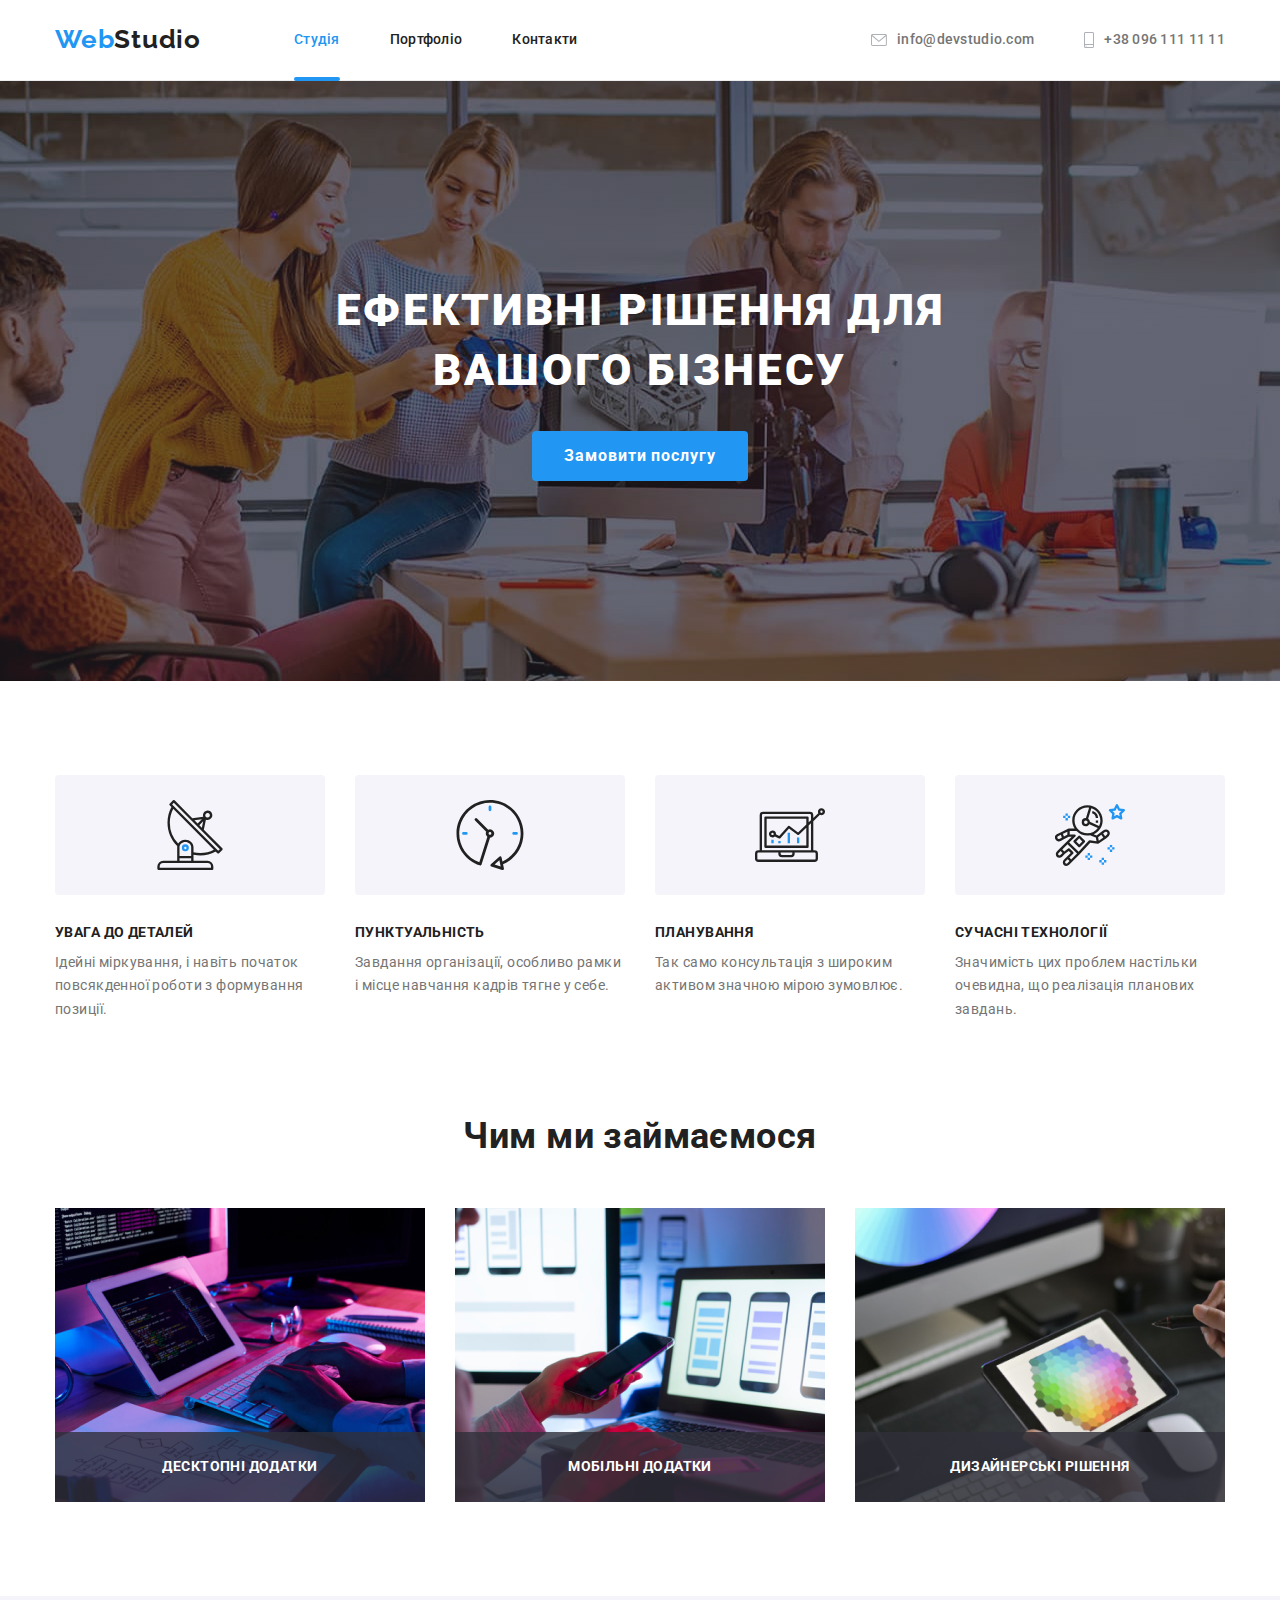
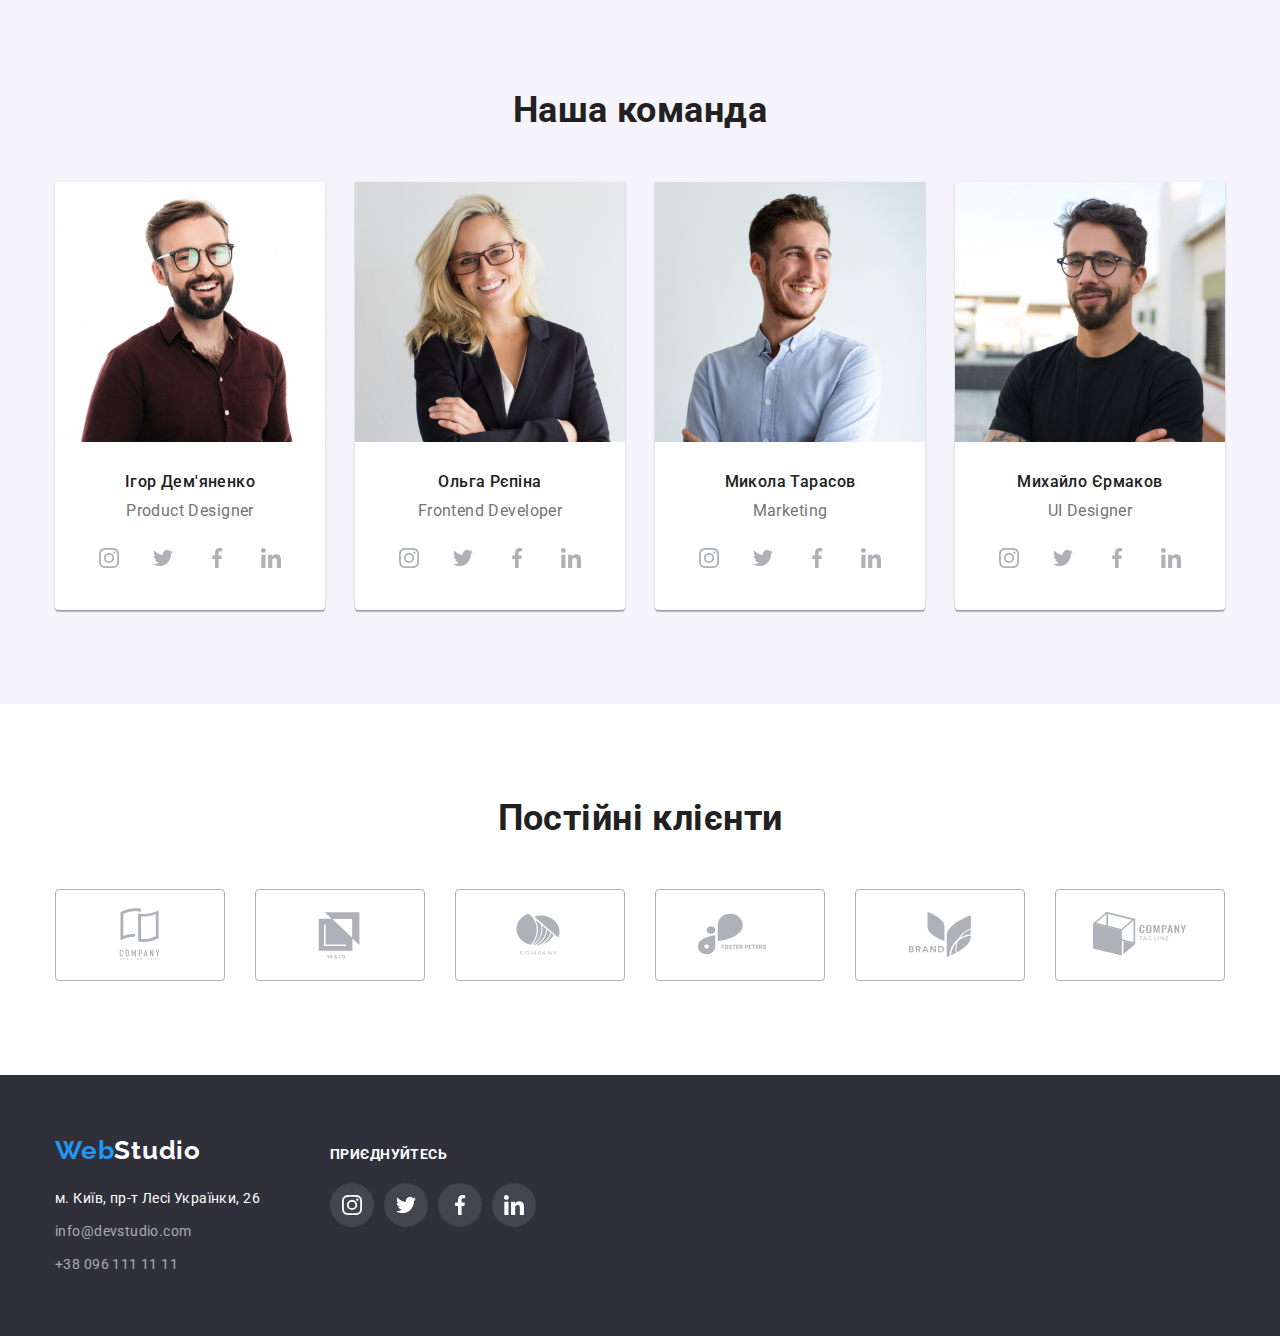
==== index.html @ 78ce8e58 "added styles in form" ====
<!DOCTYPE html>
<html lang="uk">
  <head>
    <meta charset="UTF-8" />
    <meta http-equiv="X-UA-Compatible" content="IE=edge" />
    <meta name="viewport" content="width=device-width, initial-scale=1.0" />
    <title>WebStudio</title>
    <link
      rel="stylesheet"
      href="https://cdnjs.cloudflare.com/ajax/libs/modern-normalize/1.1.0/modern-normalize.min.css"
    />
    <link rel="stylesheet" href="./css/styles.css" />
    <link rel="preconnect" href="https://fonts.googleapis.com" />
    <link rel="preconnect" href="https://fonts.gstatic.com" crossorigin />
    <link
      href="https://fonts.googleapis.com/css2?family=Raleway:wght@700&family=Roboto:wght@400;500;700;900&display=swap"
      rel="stylesheet"
    />
  </head>

  <body>
    <header class="header">
      <div class="container header-container">
        <nav class="header-nav">
          <a href="./index.html" class="logo"><span>Web</span>Studio</a>
          <ul class="site-nav-list">
            <li class="nav-link">
              <a href="./index.html" class="link current">Студія</a>
            </li>
            <li class="nav-link">
              <a href="./portfolio.html" class="link">Портфоліо</a>
            </li>
            <li class="nav-link">
              <a href="./contacts.html" class="link">Контакти</a>
            </li>
          </ul>
        </nav>
        <ul class="auth-nav-list">
          <li>
            <a href="mailto:info@devstudio.com" class="email">
              <svg class="icon email-icon" width="16px" height="12px">
                <use href="./images/icons.svg#icon-envelope"></use>
              </svg>
              info@devstudio.com
            </a>
          </li>
          <li>
            <a href="tel:+380961111111" class="phone-header">
              <svg class="icon phone-icon" width="10px" height="16px">
                <use href="./images/icons.svg#icon-smartphone"></use>
              </svg>
              +38 096 111 11 11</a
            >
          </li>
        </ul>
      </div>
    </header>
    <main>
      <section class="section-hero">
        <div class="container hero-container">
          <h1 class="hero-title">Ефективні рішення для вашого бізнесу</h1>
          <button type="button" class="btn hero-button" data-modal-open>
            Замовити послугу
          </button>
        </div>
      </section>
      <section class="section section-features">
        <div class="container">
          <h2 class="section-title visually-hidden">Oсобливості</h2>
          <ul class="feature-list">
            <li>
              <div class="feature-icon">
                <svg class="icon" width="70px" height="70px">
                  <use href="./images/icons.svg#icon-antenna"></use>
                </svg>
              </div>
              <h3 class="title">УВАГА ДО ДЕТАЛЕЙ</h3>
              <p class="features-descr">
                Ідейні міркування, і навіть початок повсякденної роботи з
                формування позиції.
              </p>
            </li>
            <li>
              <div class="feature-icon">
                <svg class="icon" width="70px" height="70px">
                  <use href="./images/icons.svg#icon-clock"></use>
                </svg>
              </div>
              <h3 class="title">ПУНКТУАЛЬНІСТЬ</h3>
              <p class="features-descr">
                Завдання організації, особливо рамки і місце навчання кадрів
                тягне у себе.
              </p>
            </li>
            <li>
              <div class="feature-icon">
                <svg class="icon" width="70px" height="70px">
                  <use href="./images/icons.svg#icon-diagram"></use>
                </svg>
              </div>
              <h3 class="title">ПЛАНУВАННЯ</h3>
              <p class="features-descr">
                Так само консультація з широким активом значною мірою зумовлює.
              </p>
            </li>
            <li>
              <div class="feature-icon">
                <svg class="icon" width="70px" height="70px">
                  <use href="./images/icons.svg#icon-astronaut"></use>
                </svg>
              </div>
              <h3 class="title">СУЧАСНІ ТЕХНОЛОГІЇ</h3>
              <p class="features-descr">
                Значимість цих проблем настільки очевидна, що реалізація
                планових завдань.
              </p>
            </li>
          </ul>
        </div>
      </section>
      <section class="section section-activities">
        <div class="container activities-container">
          <h2 class="section-title">Чим ми займаємося</h2>
          <ul class="activities">
            <li class="activities-item">
              <div class="box">
                <img src="./images/img1.jpg" alt="desctop apps" width="370" />
                <p class="description">Десктопні додатки</p>
              </div>
            </li>
            <li class="activities-item">
              <div class="box">
                <img src="./images/img2.jpg" alt="mobile apps" width="370" />
                <p class="description">Мобільні додатки</p>
              </div>
            </li>
            <li class="activities-item">
              <div class="box">
                <img
                  src="./images/img3.jpg"
                  alt="design solutions"
                  width="370"
                />
                <p class="description">Дизайнерські рішення</p>
              </div>
            </li>
          </ul>
        </div>
      </section>
      <section class="section team-section">
        <div class="container team-container">
          <h2 class="section-title">Наша команда</h2>
          <ul class="members-list">
            <li class="member-item">
              <img
                src="./images/igor.jpg"
                alt="product designer photo"
                width="270"
                class="person"
              />
              <div>
                <h3 class="title">Ігор Дем'яненко</h3>
                <p class="job">Product Designer</p>
                <ul class="member-social">
                  <li>
                    <a href="" class="member-social-link"
                      ><svg class="icon social-icon">
                        <use
                          href="./images/icons.svg#icon-instagram"
                        ></use></svg
                    ></a>
                  </li>
                  <li>
                    <a href="" class="member-social-link"
                      ><svg class="icon social-icon">
                        <use href="./images/icons.svg#icon-twitter"></use></svg
                    ></a>
                  </li>
                  <li>
                    <a href="" class="member-social-link"
                      ><svg class="icon social-icon">
                        <use href="./images/icons.svg#icon-facebook"></use></svg
                    ></a>
                  </li>
                  <li>
                    <a href="" class="member-social-link"
                      ><svg class="icon social-icon">
                        <use href="./images/icons.svg#icon-linkedin"></use></svg
                    ></a>
                  </li>
                </ul>
              </div>
            </li>
            <li class="member-item">
              <img
                src="./images/olga.jpg"
                alt="frontend developer photo"
                width="270"
                class="person"
              />
              <div>
                <h3 class="title">Ольга Рєпіна</h3>
                <p class="job">Frontend Developer</p>
                <ul class="member-social">
                  <li>
                    <a href="" class="member-social-link"
                      ><svg class="icon social-icon">
                        <use
                          href="./images/icons.svg#icon-instagram"
                        ></use></svg
                    ></a>
                  </li>
                  <li>
                    <a href="" class="member-social-link"
                      ><svg class="icon social-icon">
                        <use href="./images/icons.svg#icon-twitter"></use></svg
                    ></a>
                  </li>
                  <li>
                    <a href="" class="member-social-link"
                      ><svg class="icon social-icon">
                        <use href="./images/icons.svg#icon-facebook"></use></svg
                    ></a>
                  </li>
                  <li>
                    <a href="" class="member-social-link"
                      ><svg class="icon social-icon">
                        <use href="./images/icons.svg#icon-linkedin"></use></svg
                    ></a>
                  </li>
                </ul>
              </div>
            </li>
            <li class="member-item">
              <img
                src="./images/mykola.jpg"
                alt="marketing manager photo"
                width="270"
                class="person"
              />
              <div>
                <h3 class="title">Микола Тарасов</h3>
                <p class="job">Marketing</p>
                <ul class="member-social">
                  <li>
                    <a href="" class="member-social-link"
                      ><svg class="icon social-icon">
                        <use
                          href="./images/icons.svg#icon-instagram"
                        ></use></svg
                    ></a>
                  </li>
                  <li>
                    <a href="" class="member-social-link"
                      ><svg class="icon social-icon">
                        <use href="./images/icons.svg#icon-twitter"></use></svg
                    ></a>
                  </li>
                  <li>
                    <a href="" class="member-social-link"
                      ><svg class="icon social-icon">
                        <use href="./images/icons.svg#icon-facebook"></use></svg
                    ></a>
                  </li>
                  <li>
                    <a href="" class="member-social-link"
                      ><svg class="icon social-icon">
                        <use href="./images/icons.svg#icon-linkedin"></use></svg
                    ></a>
                  </li>
                </ul>
              </div>
            </li>
            <li class="member-item">
              <img
                src="./images/mykhailo.jpg"
                alt="ui designer photo"
                width="270"
                class="person"
              />
              <div>
                <h3 class="title">Михайло Єрмаков</h3>
                <p class="job">UI Designer</p>
                <ul class="member-social">
                  <li>
                    <a href="" class="member-social-link"
                      ><svg class="icon social-icon">
                        <use
                          href="./images/icons.svg#icon-instagram"
                        ></use></svg
                    ></a>
                  </li>
                  <li>
                    <a href="" class="member-social-link"
                      ><svg class="icon social-icon">
                        <use href="./images/icons.svg#icon-twitter"></use></svg
                    ></a>
                  </li>
                  <li>
                    <a href="" class="member-social-link"
                      ><svg class="icon social-icon">
                        <use href="./images/icons.svg#icon-facebook"></use></svg
                    ></a>
                  </li>
                  <li>
                    <a href="" class="member-social-link"
                      ><svg class="icon social-icon">
                        <use href="./images/icons.svg#icon-linkedin"></use></svg
                    ></a>
                  </li>
                </ul>
              </div>
            </li>
          </ul>
        </div>
      </section>
      <section class="section">
        <div class="container">
          <h2 class="section-title">Постійні клієнти</h2>
          <div>
            <ul class="clients">
              <li class="clients-list">
                <a href="" class="clents-link"
                  ><svg class="icon" width="106" height="60">
                    <use href="./images/icons.svg#icon-taglinehere"></use></svg
                ></a>
              </li>
              <li class="clients-list">
                <a href="" class="clents-link"
                  ><svg class="icon" width="106" height="60">
                    <use href="./images/icons.svg#icon-yaco"></use></svg
                ></a>
              </li>
              <li class="clients-list">
                <a href="" class="clents-link"
                  ><svg class="icon" width="106" height="60">
                    <use href="./images/icons.svg#icon-company"></use></svg
                ></a>
              </li>
              <li class="clients-list">
                <a href="" class="clents-link"
                  ><svg class="icon" width="106" height="60">
                    <use href="./images/icons.svg#icon-foster"></use></svg
                ></a>
              </li>
              <li class="clients-list">
                <a href="" class="clents-link"
                  ><svg class="icon" width="106" height="60">
                    <use href="./images/icons.svg#icon-brand"></use></svg
                ></a>
              </li>
              <li class="clients-list">
                <a href="" class="clents-link"
                  ><svg class="icon" width="106" height="60">
                    <use href="./images/icons.svg#icon-tagline"></use></svg
                ></a>
              </li>
            </ul>
          </div>
        </div>
      </section>
    </main>
    <footer class="section-footer">
      <div class="container footer-container">
        <div>
          <a href="./index.html" class="logo"><span>Web</span>Studio</a>
          <address class="auth-nav-list">
            <div class="nav-footer">
              <ul class="adr-list">
                <li>
                  <a
                    href="https://goo.gl/maps/vscVkz8bYimMbtEp9"
                    target="_blank"
                    class="fact"
                    >м. Київ, пр-т Лесі Українки, 26</a
                  >
                </li>
                <li class="footer-email">
                  <a href="mailto:info@devstudio.com" class="email-footer"
                    >info@devstudio.com</a
                  >
                </li>
                <li>
                  <a href="tel:+380961111111" class="phone"
                    >+38 096 111 11 11</a
                  >
                </li>
              </ul>
            </div>
          </address>
        </div>
        <div class="footer-social">
          <p>приєднуйтесь</p>
          <ul class="social-contacts">
            <li>
              <a href="" class="studio-social-link"
                ><svg class="icon studio-social">
                  <use href="./images/icons.svg#icon-instagram"></use></svg
              ></a>
            </li>
            <li>
              <a href="" class="studio-social-link"
                ><svg class="icon studio-social">
                  <use href="./images/icons.svg#icon-twitter"></use></svg
              ></a>
            </li>
            <li>
              <a href="" class="studio-social-link"
                ><svg class="icon studio-social">
                  <use href="./images/icons.svg#icon-facebook"></use></svg
              ></a>
            </li>
            <li>
              <a href="" class="studio-social-link"
                ><svg class="icon studio-social">
                  <use href="./images/icons.svg#icon-linkedin"></use></svg
              ></a>
            </li>
          </ul>
        </div>
      </div>
    </footer>
    <div class="backdrop is-hidden" data-modal>
      <div class="modal">
        <p>Залиште свої дані, ми вам передзвонимо</p>
        <form action="" class="modal-form">
            <div class="form-element">
              <label for="user-name">Ім'я</label>
              <div class="input-wrap">
              <svg class="form-icon">
                <use href="./images/icons.svg#icon-person"></use>
              </svg>
              <input type="text" name="user-name" id="user-name" minlength="2" />
              </div>
            </div>
            <div class="form-element">
              <label for="user-tel">Телефон</label>
              <div class="input-wrap">
              <svg class="form-icon">
                <use href="./images/icons.svg#icon-phone"></use>
              </svg>
              <input type="tel" name="user-tel" id="user-tel" />
              </div>
            </div>
            <div class="form-element">
              <label for="user-email">Пошта</label>
              <div class="input-wrap">
              <svg class="form-icon">
                <use href="./images/icons.svg#icon-email-black"></use>
              </svg>
              <input type="email" name="user-email" id="user-email" />
              </div>
            </div>
            <div class="form-element">
              <label for="comment">Коментар</label>
              <textarea name="comment" id="comment" rows="10" placeholder="Введіть текст"></textarea> 
            </div>
          <div class="accept">
            <input type="checkbox" name="terms" id="checkbox" class="visually-hidden" required>
            <label for="checkbox"><div class="checkbox"><svg width="11" height="8">
                <use href="./images/icons.svg#icon-tick"></use>
              </svg>
            </div>Погоджуюся з розсилкою та приймаю <a href=""> Умови договору</a></label>
          </div>
          <div class="btn-wrap">
            <button type="submit" class="btn submit-btn">Відправити</button>
          </div>
          
        </form>
        <button type="button" data-modal-close class="modal-close">
          <svg width="18px" height="18px" class="close-icon">
            <use href="./images/icons.svg#icon-close"></use>
          </svg>
        </button>
      </div>
    </div>
    <script src="./js/modal.js"></script>
  </body>
</html>
---- css/styles.css ----
:root {
  --primary-text-color: #757575;
  --title-text-color: #212121;
  --accent-text-color: #2196f3;
  --primary-white-color: #ffffff;
  --bacground-gray-color: #2f303a;
  --address-color: rgba(255, 255, 255, 0.6);
  --secondary-bgr-color: #f5f4fa;
  --primary-border-color: #ececec;
  --secondary-border-color: #eeeeee;
  --contacts-color: rgba(117, 117, 117, 1);
  --member-bcg-color: rgba(255, 255, 255, 1);
  --portfolio-bcg-color: rgba(245, 244, 250, 1);
  --hero-bacground: #c4c4c4;
  --clients-list-border: 1px solid #afb1b8;
  --icons-color: #afb1b8;
  --activities-background: rgba(47, 48, 58, 0.8);
  --text-background: rgba(33, 150, 243, 0.9);
  --backdrop-background: rgba(0, 0, 0, 0.2);
  --close-color: #000;
  --close-btn-border: rgba(0, 0, 0, 0.1);
  --input-border: rgba(33, 33, 33, 0.2);
}

/* общее на всем доке */
/* *{
  outline: 2px solid #f44336;
}  */

img {
  display: block;
}

h1,
h2,
h3,
h4,
h5,
h6,
ul,
p {
  margin: 0;
}

body {
  font-family: "Roboto", sans-serif;
  color: var(--primary-text-color);
  font-size: 14px;
  letter-spacing: 0.03em;
  background-color: var(--primary-white-color);
}

.section {
  padding: 94px 0;
}

.container {
  width: 1200px;
  margin: 0 auto;
  padding: 0 15px;
}

a {
  color: var(--title-text-color);
  text-decoration: none;
  font-style: normal;
}

/* лого */
.header-container {
  display: flex;
  align-items: center;
}

header {
  border-bottom: 1px solid var(--primary-border-color);
}

.logo {
  font-family: "Raleway", sans-serif;
  color: var(--title-text-color);
  font-weight: 700;
  font-size: 26px;
  line-height: 1.19;
  letter-spacing: 0.03em;
  margin-right: 93px;
  padding: 24px 0 25px 0;
}

a span {
  color: var(--accent-text-color);
}

/* списки */
ul {
  list-style: none;
  padding-left: 0;
}

/* навигация */

.header-nav {
  display: flex;
  justify-content: space-between;
}

.link {
  padding: 32px 0;
  display: block;
  transition: color 250ms cubic-bezier(0.4, 0, 0.2, 1);
}

.phone-header {
  margin-left: 50px;
  padding: 32px 0;
  display: flex;
  align-items: center;
  color: var(--contacts-color);
  transition: color 250ms cubic-bezier(0.4, 0, 0.2, 1);
}

.email-icon,
.phone-icon {
  margin-right: 10px;
  transition: fill 250ms cubic-bezier(0.4, 0, 0.2, 1);
}

.auth-nav-list a:hover svg,
.auth-nav-list a:focus svg {
  fill: var(--accent-text-color);
}

.email {
  padding: 32px 0;
  color: var(--contacts-color);
  display: flex;
  align-items: center;
  transition: color 250ms cubic-bezier(0.4, 0, 0.2, 1);
}

.nav-link {
  display: block;
}

.nav-link:not(:first-child) {
  margin-left: 50px;
}

.site-nav-list {
  font-weight: 500;
  line-height: 1.14;
  color: var(--title-text-color);
  letter-spacing: 0.02em;

  display: flex;
}

.site-nav-list a:hover,
.site-nav-list a:focus {
  color: var(--accent-text-color);
}

.current {
  color: var(--accent-text-color);
  position: relative;
}

.current::after {
  content: "";
  width: 100%;
  height: 4px;
  bottom: -1px;
  left: 0;
  background-color: var(--accent-text-color);
  border-radius: 2px;
  position: absolute;
}

.auth-nav-list {
  font-weight: 500;
  line-height: 1.14;
  letter-spacing: 0.02em;

  display: flex;
  margin-left: auto;
}

.auth-nav-list a:hover,
.auth-nav-list a:focus {
  color: var(--accent-text-color);
}

/* кнопки (портфолио) */
.btn {
  font-family: "Roboto", sans-serif;
  font-weight: 500;
  font-size: 16px;
  line-height: 1.625;
  text-align: center;
  cursor: pointer;
  background: var(--primary-white-color);
  color: var(--title-text-color);
  padding: 6px 22px;
  border-radius: 4px;
  border: none;
  transition: color 250ms cubic-bezier(0.4, 0, 0.2, 1),
    background-color 250ms cubic-bezier(0.4, 0, 0.2, 1),
    box-shadow 250ms cubic-bezier(0.4, 0, 0.2, 1);
}

.button-section {
  justify-content: center;
  display: flex;
  gap: 8px;
  margin-bottom: 50px;
}

.portfolio-btn:hover,
.portfolio-btn:focus {
  box-shadow: 0px 3px 1px rgba(0, 0, 0, 0.1), 0px 1px 2px rgba(0, 0, 0, 0.08),
    0px 2px 2px rgba(0, 0, 0, 0.12);
}

.portfolio-btn {
  background-color: var(--portfolio-bcg-color);
}

.btn-sec {
  justify-content: center;
}

.work-list {
  display: flex;
  flex-wrap: wrap;
  gap: 30px;
}

.cards {
  display: block;
  transition: box-shadow 250ms cubic-bezier(0.4, 0, 0.2, 1);
}

.cards:hover,
.cards:focus {
  box-shadow: 0px 1px 1px rgba(0, 0, 0, 0.12), 0px 4px 4px rgba(0, 0, 0, 0.06),
    1px 4px 6px rgba(0, 0, 0, 0.16);
}
.cards:hover .text {
  transform: translateY(-100%);
}

.card-box {
  overflow: hidden;
}

.text {
  position: absolute;
  padding: 63px 24px;
  font-size: 18px;
  line-height: 1.5;
  color: var(--primary-white-color);
  background-color: var(--text-background);
  transition: transform 250ms cubic-bezier(0.4, 0, 0.2, 1);
}

.btn:hover,
.btn:focus {
  background-color: var(--accent-text-color);
  color: var(--primary-white-color);
}

/* герой и кнопка в нем*/
.section-hero {
  background: var(--hero-bacground);
  padding: 200px 0;
  text-align: center;
  max-width: 1600px;
  margin-left: auto;
  margin-right: auto;
  background-image: linear-gradient(
      rgba(47, 48, 58, 0.4),
      rgba(47, 48, 58, 0.4)
    ),
    url(../images/herobg.jpg);
  background-repeat: no-repeat;
  background-size: cover;
  background-position: center;
}

.hero-container {
  color: var(--primary-white-color);
  margin: 0 auto;
}

.hero-title {
  margin-left: auto;
  margin-right: auto;
  width: 696px;
  font-weight: 900;
  font-size: 44px;
  line-height: 1.36;
  color: var(--primary-white-color);
  text-align: center;
  text-transform: uppercase;
  letter-spacing: 0.06em;
}

.hero-container > button {
  font-weight: 700;
  font-size: 16px;
  line-height: 1.875;
  letter-spacing: 0.06em;
  background-color: var(--accent-text-color);
  color: var(--primary-white-color);

  margin-top: 30px;
  padding: 10px 32px;
}

/* все h2 */

.visually-hidden {
  position: absolute;
  width: 1px;
  height: 1px;
  margin: -1px;
  border: 0;
  padding: 0;

  white-space: nowrap;
  clip-path: inset(100%);
  clip: rect(0, 0, 0, 0);
  overflow: hidden;
}

.section-title {
  font-weight: 700;
  font-size: 36px;
  line-height: 1.16;
  text-align: center;
  color: var(--title-text-color);

  display: block;
  margin-bottom: 50px;
}

/* верхние h3 */
.title {
  margin-bottom: 10px;
}

.feature-list .title {
  font-size: 14px;
  color: var(--title-text-color);
  font-weight: 700;
  line-height: 1.14;
  text-transform: uppercase;
}

.feature-list {
  display: flex;
  flex-wrap: wrap;
  gap: 30px;
  justify-content: center;
  flex-wrap: nowrap;
}

.feature-icon {
  display: flex;
  justify-content: center;
  align-items: center;
  margin-bottom: 30px;
  width: 270px;
  height: 120px;
  border-radius: 4px;
  background-color: var(--secondary-bgr-color);
}

.features-descr {
  line-height: 1.7;
}

.person {
  margin-bottom: 30px;
}

.section-activities {
  padding-top: 0;
}

.activities-container {
  display: block;
  flex-wrap: wrap;
  gap: 30px;
  justify-content: center;
  flex-wrap: nowrap;
}

.activities {
  display: flex;
  flex-wrap: wrap;
  gap: 30px;
  justify-content: center;
  flex-wrap: nowrap;
}

.activities-item {
  flex-basis: calc((100%-4 * 30px) / 3);
}

/* имена членов команды */
.team-section {
  background-color: var(--secondary-bgr-color);
}

.team-container {
  display: block;
}

.members-list {
  display: flex;
  flex-wrap: wrap;
  gap: 30px;
  justify-content: center;
  flex-wrap: nowrap;
}

.members-list .title {
  color: var(--title-text-color);
  font-weight: 500;
  font-size: 16px;
  line-height: 1.1875;
  text-align: center;
}

.member-item {
  flex-basis: calc((100%-5 * 30px) / 4);
  background-color: var(--member-bcg-color);
  padding-bottom: 30px;
  border-radius: 0px 0px 4px 4px;
  box-shadow: 0px 1px 3px rgba(0, 0, 0, 0.12), 0px 1px 1px rgba(0, 0, 0, 0.14),
    0px 2px 1px rgba(0, 0, 0, 0.2);
}

.member-social {
  display: flex;
  align-items: center;
  justify-content: center;
  gap: 10px;
}

.member-social-link {
  display: flex;
  width: 44px;
  height: 44px;
  border-radius: 50%;
  justify-content: center;
  align-items: center;
  transition: fill 250ms cubic-bezier(0.4, 0, 0.2, 1),
    background-color 250ms cubic-bezier(0.4, 0, 0.2, 1);
}

.member-social-link:hover,
.member-social-link:focus {
  background-color: var(--accent-text-color);
}

.member-social-link:hover svg,
.member-social-link:focus svg {
  fill: var(--primary-white-color);
}

.social-icon {
  width: 20px;
  height: 20px;
}

/* должность */
.job {
  font-size: 16px;
  line-height: 1.1875;
  text-align: center;
  margin-bottom: 16px;
}

/* подписи к фото на портфолио */
.section-list {
  color: var(--primary-text-color);
  font-size: 16px;
  line-height: 1.875;
}

/* портфолио названия картинок */
.caption {
  color: var(--title-text-color);
  font-weight: 700;
  font-size: 18px;
  line-height: 2;
  letter-spacing: 0.06em;
  margin-bottom: 4px;
}

/* подпись под картинками в портфолио */
.work-item {
  padding: 20px 24px;
  border: 1px solid var(--secondary-border-color);
  border-top: none;
}

.descr {
  font-size: 16px;
  line-height: 1.875;
  color: var(--primary-text-color);
}

.clients {
  display: flex;
  justify-content: center;
  align-items: center;
  gap: 30px;
}

.clents-link {
  width: 170px;
  height: 92px;
  display: flex;
  justify-content: center;
  align-items: center;
  border: var(--clients-list-border);
  border-radius: 4px;
  transition: border-color 250ms cubic-bezier(0.4, 0, 0.2, 1);
}

.clients-list:hover svg {
  fill: var(--accent-text-color);
}

.clients-list a:hover,
.clients-list a:focus {
  border-color: var(--accent-text-color);
}

/* footer style */
footer {
  background-color: var(--bacground-gray-color);
  padding-top: 60px;
  padding-bottom: 60px;
}

.footer-container {
  display: flex;
  align-items: baseline;
}

footer .logo {
  color: var(--primary-white-color);
  margin: 0;
  padding: 0;
}

.adr-list a {
  font-weight: 400;
  font-size: 14px;
  line-height: 24px;
  letter-spacing: 0.03em;
  color: var(--address-color);
}

footer .fact {
  color: var(--primary-white-color);
  transition: color 250ms cubic-bezier(0.4, 0, 0.2, 1);
}
.email-footer,
.phone {
  transition: color 250ms cubic-bezier(0.4, 0, 0.2, 1);
}

.section-footer {
  padding: 60px 0;
}

.nav-footer {
  margin-top: 20px;
}

.footer-email {
  margin: 9px 0;
}

.icon {
  fill: var(--icons-color);
  transition: fill 250ms cubic-bezier(0.4, 0, 0.2, 1);
}

.social-link {
  display: flex;
  width: 44px;
  height: 44px;
  border-radius: 50%;
  justify-content: center;
  align-items: center;
}

.studio-social-link {
  display: flex;
  width: 44px;
  height: 44px;
  border-radius: 50%;
  justify-content: center;
  align-items: center;
  background: rgba(255, 255, 255, 0.1);
  fill: var(--primary-white-color);
  transition: background-color 250ms cubic-bezier(0.4, 0, 0.2, 1);
}

.studio-social-link:hover,
.studio-social-link:focus {
  background-color: var(--accent-text-color);
}

.studio-social-link:hover svg,
.studio-social-link:focus svg {
  fill: var(--primary-white-color);
}

.studio-social {
  width: 20px;
  height: 20px;
  fill: var(--primary-white-color);
}

.social-contacts {
  display: flex;
  align-items: center;
  gap: 10px;
}

.footer-social {
  margin-left: 70px;
}

.footer-social > p {
  font-weight: 700;
  line-height: 1.14;
  text-transform: uppercase;
  color: var(--primary-white-color);
  margin-bottom: 20px;
}

.box {
  position: relative;
}
.description {
  position: absolute;
  bottom: 0;
  background: var(--activities-background);
  font-weight: 700;
  line-height: 1.14;
  text-align: center;
  text-transform: uppercase;
  color: var(--primary-white-color);
  width: 100%;
  padding: 27px 0;
}

.backdrop {
  position: fixed;
  background: var(--backdrop-background);
  height: 100vh;
  width: 100vw;
  left: 0;
  top: 0;
  opacity: 1;
  transition: opacity 250ms cubic-bezier(0.4, 0, 0.2, 1), visibility 250ms cubic-bezier(0.4, 0, 0.2, 1);
}

.backdrop.is-hidden {
  visibility: hidden;
  opacity: 0;
  pointer-events: none;
}

.modal {
  width: 528px;
  height: 581px;
  background-color: var(--primary-white-color);
  border-radius: 4px;
  position: absolute;
  top: 50%;
  left: 50%;
  padding: 40px;
  transform: translate(-50%, -50%);
  box-shadow: 0px 1px 3px rgba(0, 0, 0, 0.12), 0px 1px 1px rgba(0, 0, 0, 0.14),
    0px 2px 1px rgba(0, 0, 0, 0.2);
  transition: transform 250ms cubic-bezier(0.4, 0, 0.2, 1), opacity 250ms cubic-bezier(0.4, 0, 0.2, 1);
}

.modal-close {
  display: flex;
  justify-content: center;
  align-items: center;
  position: absolute;
  top: 8px;
  right: 8px;
  width: 30px;
  height: 30px;
  padding: 0;
  border: 0;
  outline: none;
  cursor: pointer;
  fill: var(--close-color);
  background-color: var(--primary-white-color);
  border: 1px solid var(--close-btn-border);
  border-radius: 50%;
}

.modal p {
  font-weight: 700;
  font-size: 20px;
  line-height: 1.15;
  text-align: center;
  color: var(--title-text-color);
  margin-bottom: 12px;
}

.close-icon {
  transition: fill 250ms cubic-bezier(0.4, 0, 0.2, 1);
}

.modal-close:focus svg,
.modal-close:hover svg {
  fill: var(--accent-text-color);
}

.form-element {
  display: flex;
  flex-direction: column;
  margin-bottom: 10px;
  padding: 0;
}

.form-element input {
  border: none;
  height: 40px;
  padding-left: 42px;
  border: 1px solid var(--input-border);
  border-radius: 4px;
  outline: none;
  width: 100%;
  transition: outline 250ms cubic-bezier(0.4, 0, 0.2, 1)
}
.form-element input:focus,
.form-element input:hover {
  outline: 1px solid var(--accent-text-color);
}

.form-element:focus-within svg {
  fill: var(--accent-text-color);
}

.input-wrap:hover svg {
  fill: var(--accent-text-color);
}

.form-element textarea {
  border: none;
  padding: 12px 16px;
  border: 1px solid var(--input-border);
  border-radius: 4px;
  resize: none;
  width: 100%;
  height: 120px;
  outline:none;
  transition: outline 250ms cubic-bezier(0.4, 0, 0.2, 1)
}

.form-element textarea:focus,
.form-element textarea:hover {
  outline: 1px solid var(--accent-text-color);
}

label {
  margin-bottom: 4px;
}

label a {
  color: var(--accent-text-color);
  text-decoration-line: underline;
}

.accept {
  text-align: center;
  margin-bottom: 30px;
  display: flex;
  justify-content: center;
}

.accept label {
  display: flex;
  justify-content: center;
}

.checkbox {
  width: 16px;
  height: 15px;
  border: 2px solid var(--title-text-color);
  border-radius: 3px;
  margin-right: 7px;
  display: flex;
  justify-content: center;
  align-items: center;
  transition: background-color 250ms cubic-bezier(0.4, 0, 0.2, 1)
}

.accept input:checked + label .checkbox {
  background-color: var(--accent-text-color);
  border: none;
}

.btn-wrap {
  display: flex;
  flex-wrap: wrap;
  justify-content: center;
}

.btn-wrap label {
  margin-bottom: 30px;
}

.submit-btn {
  text-align: center;
  padding: 10px 52px;
  background-color: var(--accent-text-color);
  color: var(--primary-white-color);
  transition: box-shadow 250ms cubic-bezier(0.4, 0, 0.2, 1);
}

.submit-btn:hover,
.submit-btn:focus {
  box-shadow: 0px 4px 4px rgba(0, 0, 0, 0.15);
}

.input-wrap {
  position: relative;
}

.form-icon {
  width: 18px;
  height: 18px;
  fill: var(--title-text-color);
  position: absolute;
  transform: translatey(50%);
  left: 12px;
  transition: fill 250ms cubic-bezier(0.4, 0, 0.2, 1)
}
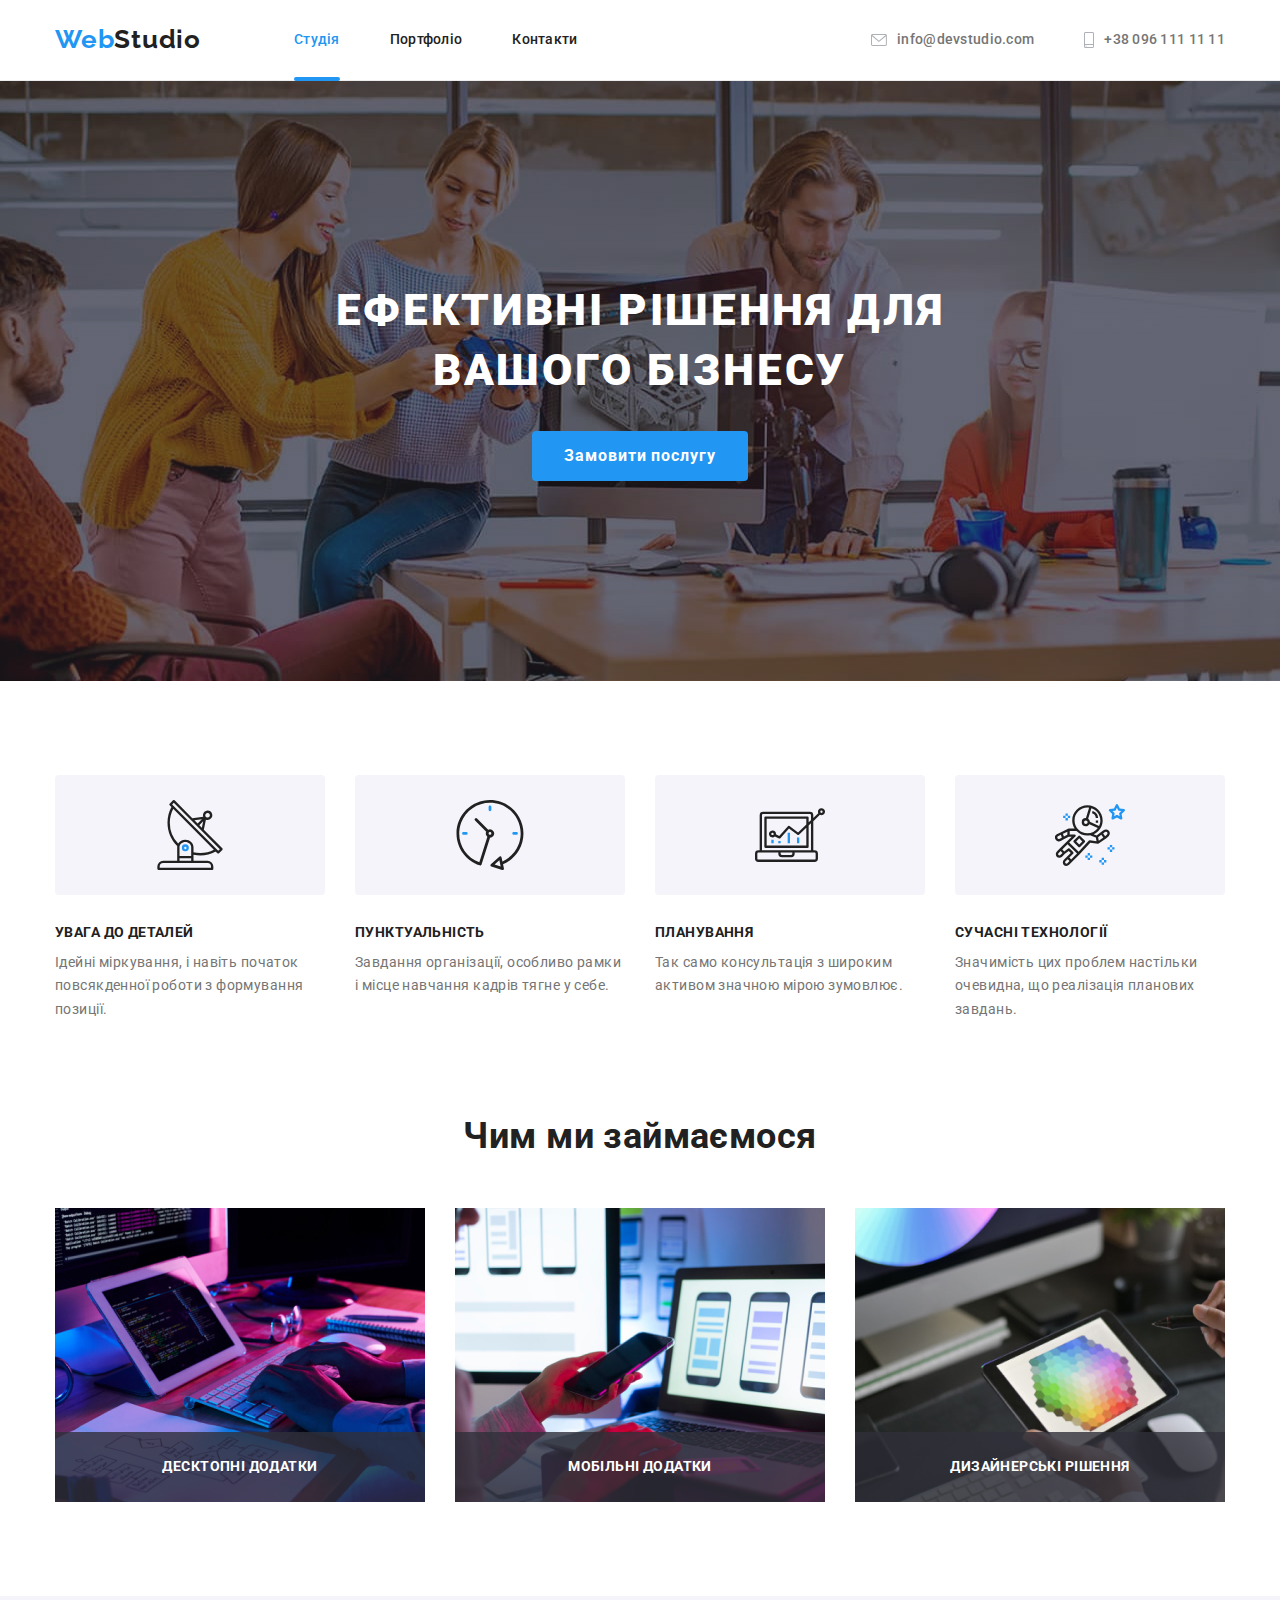
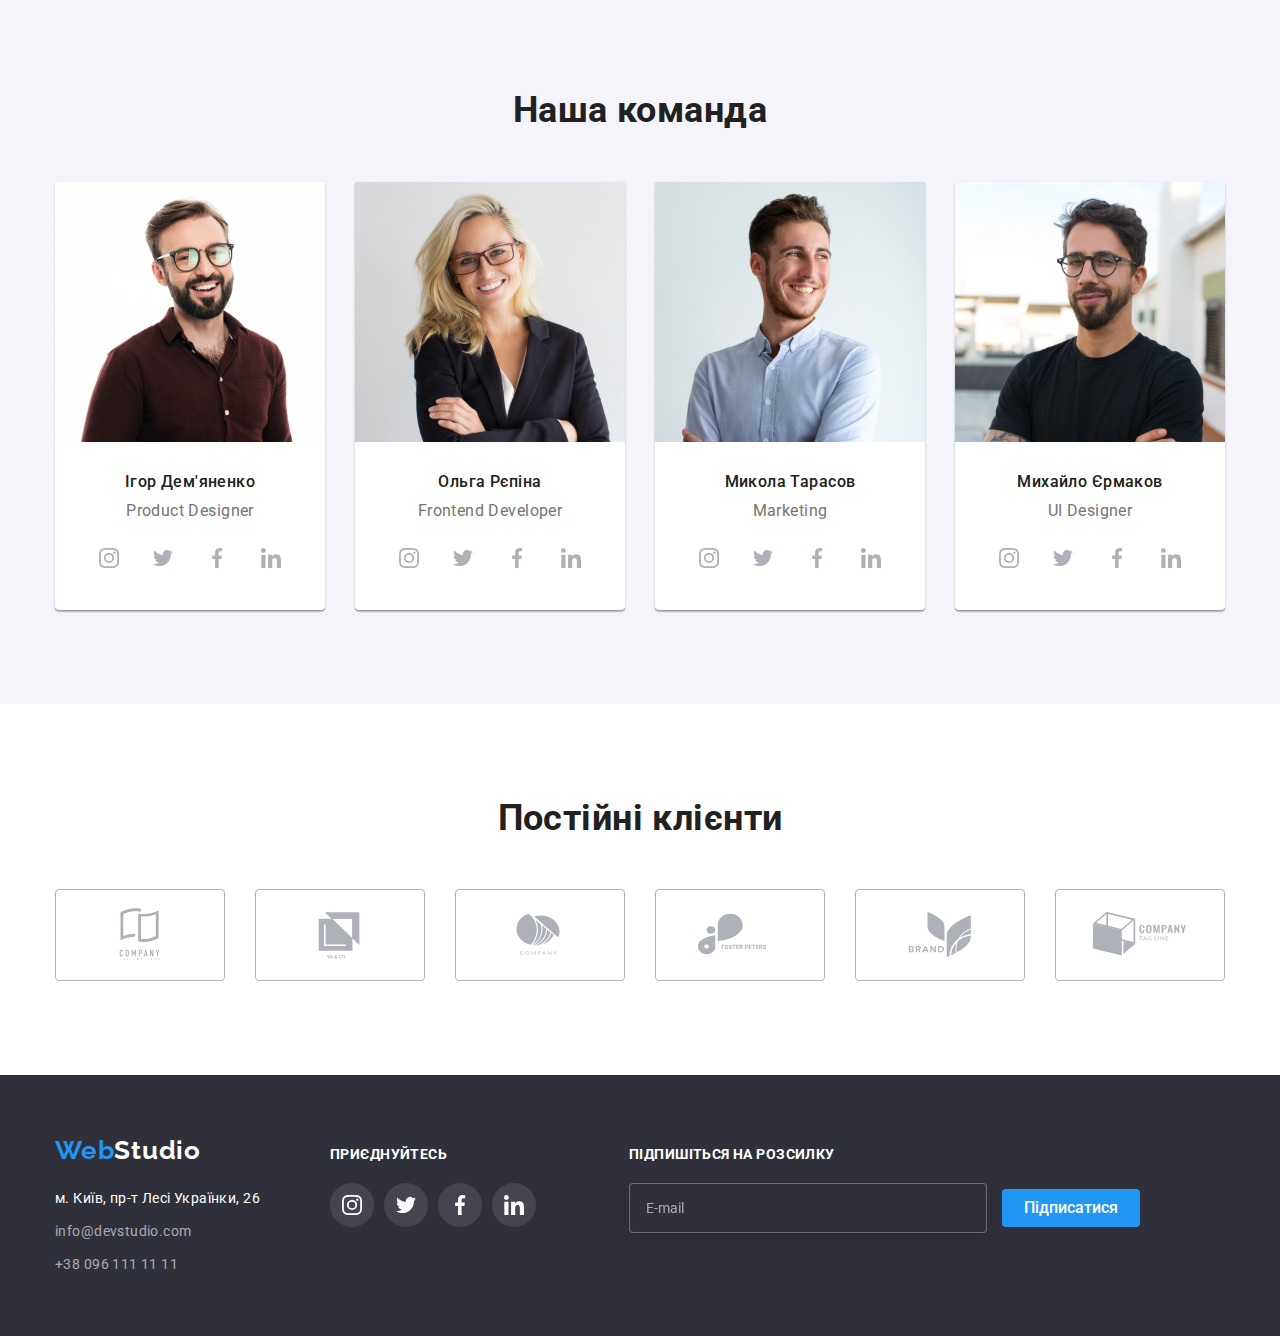
==== commit 789f63f7: "complete task" ====
--- a/index.html
+++ b/index.html
@@ -59,7 +59,7 @@
       <section class="section-hero">
         <div class="container hero-container">
           <h1 class="hero-title">Ефективні рішення для вашого бізнесу</h1>
-          <button type="button" class="btn hero-button" data-modal-open>
+          <button type="button" class="btn" data-modal-open>
             Замовити послугу
           </button>
         </div>
@@ -418,6 +418,13 @@
             </li>
           </ul>
         </div>
+        <div class="subscription">
+          <p>Підпишіться на розсилку</p>
+          <form action="">
+          <input type="email" placeholder="E-mail" required>
+          <button type="submit" class="btn">Підписатися</button>
+          </form>
+        </div>
       </div>
     </footer>
     <div class="backdrop is-hidden" data-modal>
@@ -465,7 +472,6 @@
           <div class="btn-wrap">
             <button type="submit" class="btn submit-btn">Відправити</button>
           </div>
-          
         </form>
         <button type="button" data-modal-close class="modal-close">
           <svg width="18px" height="18px" class="close-icon">
--- a/css/styles.css
+++ b/css/styles.css
@@ -639,12 +639,42 @@
   margin-left: 70px;
 }
 
-.footer-social > p {
+.footer-social > p,
+.subscription > p {
   font-weight: 700;
   line-height: 1.14;
   text-transform: uppercase;
   color: var(--primary-white-color);
   margin-bottom: 20px;
+}
+
+.subscription {
+  margin-left: 93px;
+}
+
+.subscription input {
+  width: 358px;
+  height: 50px;
+  border: 1px solid rgba(255, 255, 255, 0.3);
+  filter: drop-shadow(0px 4px 4px rgba(0, 0, 0, 0.15));
+  border-radius: 4px;
+  background-color: var(--bacground-gray-color);
+  padding-left: 16px;
+  outline: none;
+  color: var(--primary-white-color);
+  margin-right: 12px;
+}
+
+.subscription button {
+  background-color: var(--accent-text-color);
+  color: var(--primary-white-color);
+}
+
+input::placeholder {
+  line-height: 1.25;
+  display: flex;
+  align-items: center;
+  color: var(--address-color);
 }
 
 .box {
@@ -786,6 +816,7 @@
 label a {
   color: var(--accent-text-color);
   text-decoration-line: underline;
+  padding-left: 4px;
 }
 
 .accept {
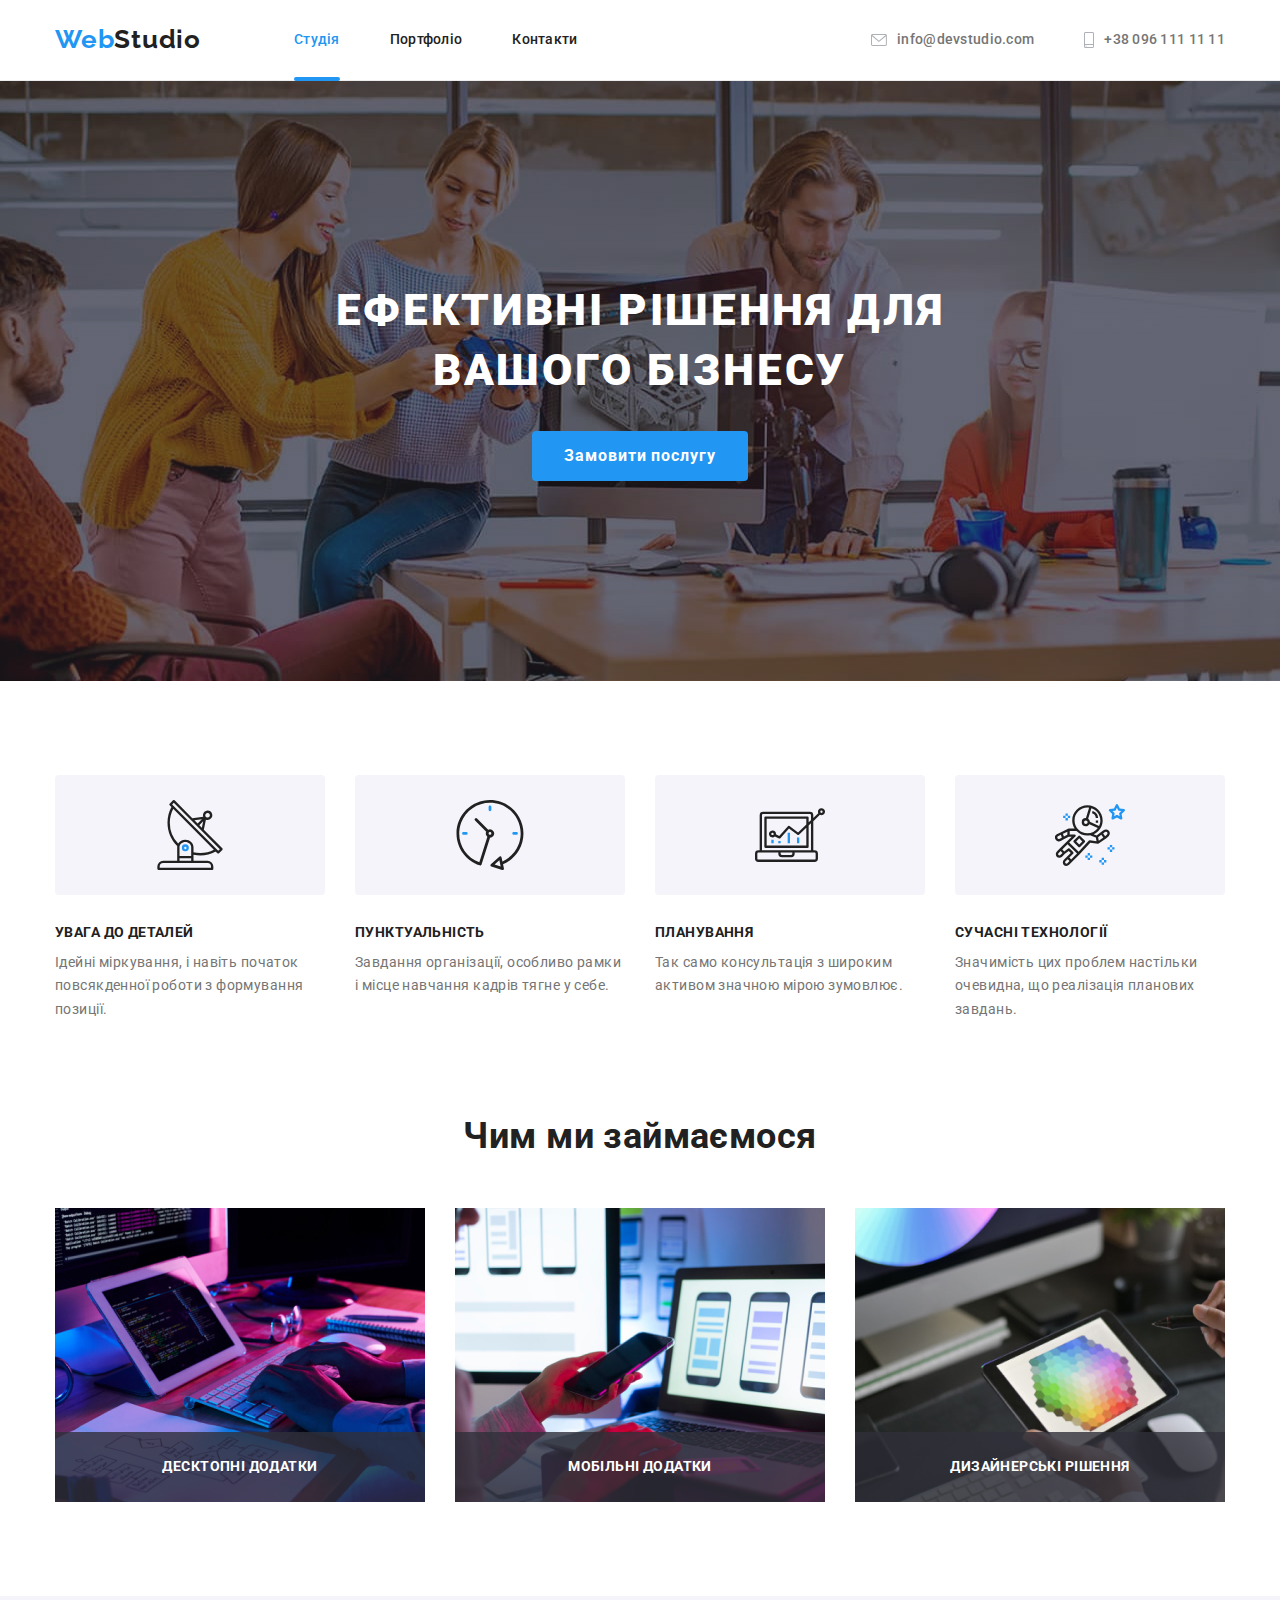
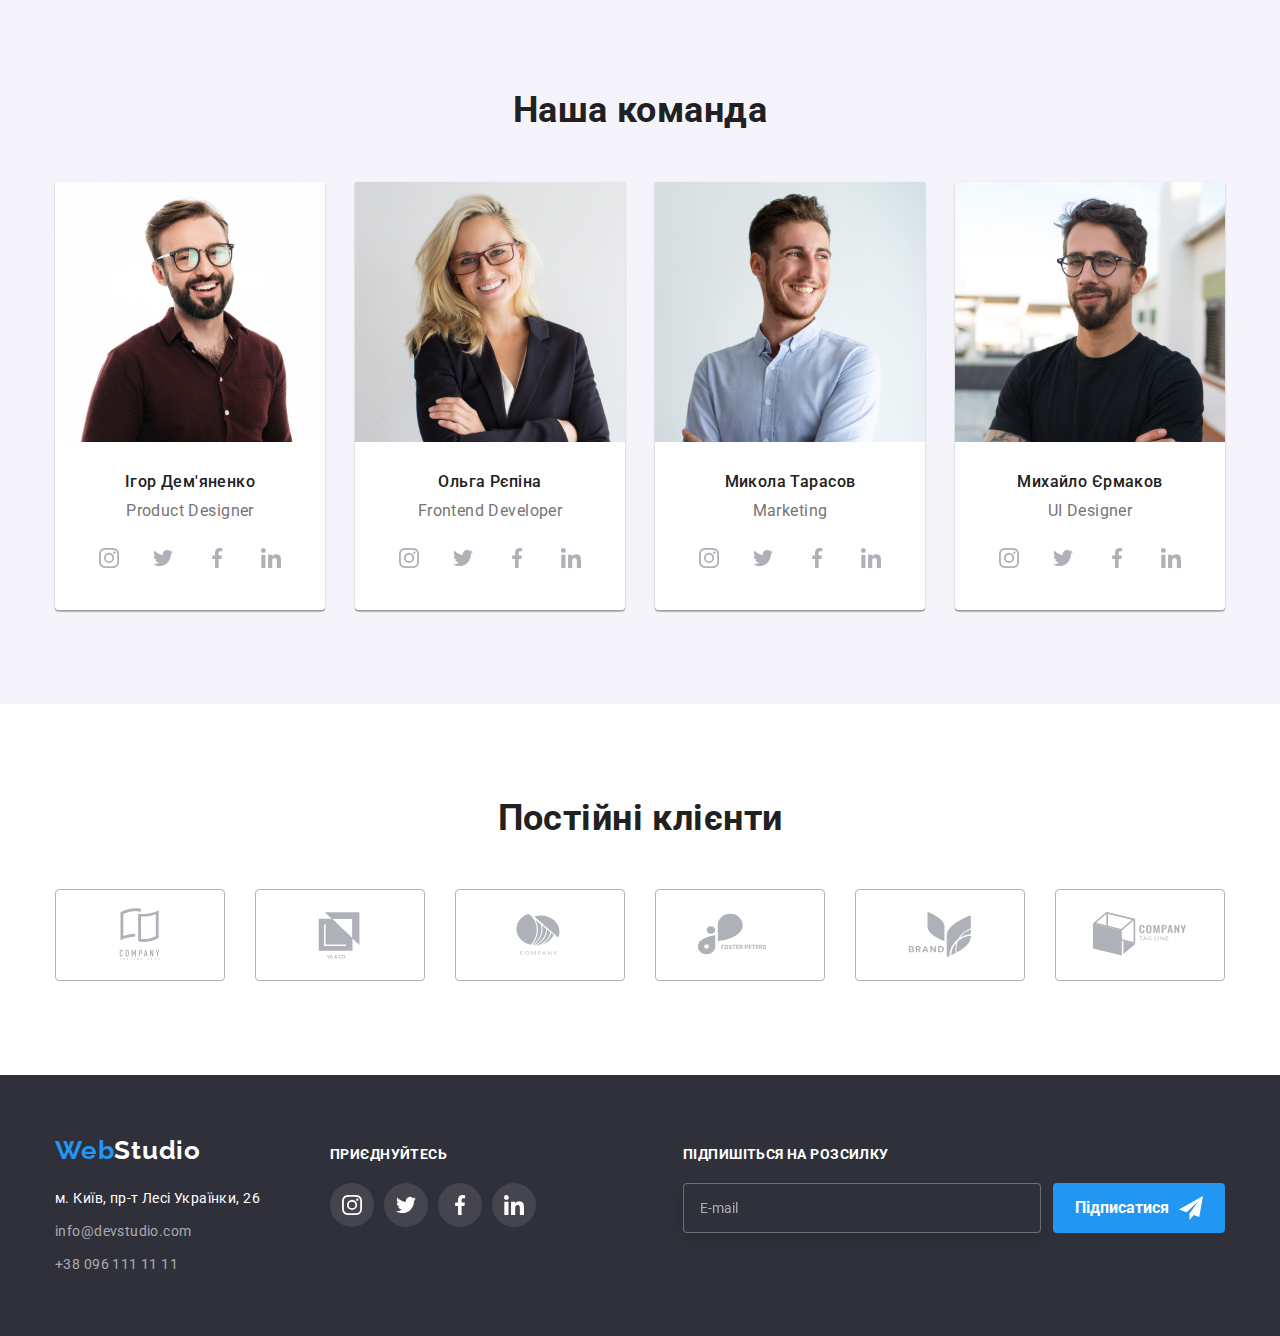
==== commit 58f3f65e: "fixed button" ====
--- a/index.html
+++ b/index.html
@@ -421,8 +421,10 @@
         <div class="subscription">
           <p>Підпишіться на розсилку</p>
           <form action="">
-          <input type="email" placeholder="E-mail" required>
-          <button type="submit" class="btn">Підписатися</button>
+            <input type="email" placeholder="E-mail" required />
+            <button type="submit" class="btn subscription-btn">Підписатися<svg class="icon-send">
+              <use href="./images/icons.svg#icon-send"></use>
+            </svg></button>
           </form>
         </div>
       </div>
@@ -431,43 +433,63 @@
       <div class="modal">
         <p>Залиште свої дані, ми вам передзвонимо</p>
         <form action="" class="modal-form">
-            <div class="form-element">
-              <label for="user-name">Ім'я</label>
-              <div class="input-wrap">
+          <div class="form-element">
+            <label for="user-name">Ім'я</label>
+            <div class="input-wrap">
               <svg class="form-icon">
                 <use href="./images/icons.svg#icon-person"></use>
               </svg>
-              <input type="text" name="user-name" id="user-name" minlength="2" />
-              </div>
+              <input
+                type="text"
+                name="user-name"
+                id="user-name"
+                minlength="2"
+              />
             </div>
-            <div class="form-element">
-              <label for="user-tel">Телефон</label>
-              <div class="input-wrap">
+          </div>
+          <div class="form-element">
+            <label for="user-tel">Телефон</label>
+            <div class="input-wrap">
               <svg class="form-icon">
                 <use href="./images/icons.svg#icon-phone"></use>
               </svg>
-              <input type="tel" name="user-tel" id="user-tel" />
-              </div>
+              <input type="tel" name="user-tel" id="user-tel" pattern="[0-9]{3}-[0-9]{3}-[0-9]{4}"/>
             </div>
-            <div class="form-element">
-              <label for="user-email">Пошта</label>
-              <div class="input-wrap">
+          </div>
+          <div class="form-element">
+            <label for="user-email">Пошта</label>
+            <div class="input-wrap">
               <svg class="form-icon">
                 <use href="./images/icons.svg#icon-email-black"></use>
               </svg>
               <input type="email" name="user-email" id="user-email" />
-              </div>
             </div>
-            <div class="form-element">
-              <label for="comment">Коментар</label>
-              <textarea name="comment" id="comment" rows="10" placeholder="Введіть текст"></textarea> 
-            </div>
+          </div>
+          <div class="form-element">
+            <label for="comment">Коментар</label>
+            <textarea
+              name="comment"
+              id="comment"
+              placeholder="Введіть текст"
+            ></textarea>
+          </div>
           <div class="accept">
-            <input type="checkbox" name="terms" id="checkbox" class="visually-hidden" required>
-            <label for="checkbox"><div class="checkbox"><svg width="11" height="8">
-                <use href="./images/icons.svg#icon-tick"></use>
-              </svg>
-            </div>Погоджуюся з розсилкою та приймаю <a href=""> Умови договору</a></label>
+            <input
+              type="checkbox"
+              name="terms"
+              id="checkbox"
+              class="visually-hidden"
+              required
+            />
+            <label for="checkbox"
+              ><div class="checkbox">
+                <svg width="11" height="8">
+                  <use href="./images/icons.svg#icon-tick"></use>
+                </svg>
+              </div>
+              Погоджуюся з розсилкою та приймаю
+              <a href=""> Умови договору</a></label
+            >
           </div>
           <div class="btn-wrap">
             <button type="submit" class="btn submit-btn">Відправити</button>
--- a/css/styles.css
+++ b/css/styles.css
@@ -204,8 +204,8 @@
   border-radius: 4px;
   border: none;
   transition: color 250ms cubic-bezier(0.4, 0, 0.2, 1),
-    background-color 250ms cubic-bezier(0.4, 0, 0.2, 1),
-    box-shadow 250ms cubic-bezier(0.4, 0, 0.2, 1);
+  background-color 250ms cubic-bezier(0.4, 0, 0.2, 1),
+  box-shadow 250ms cubic-bezier(0.4, 0, 0.2, 1);
 }
 
 .button-section {
@@ -649,7 +649,12 @@
 }
 
 .subscription {
-  margin-left: 93px;
+  margin-left: auto;
+  display: ;
+}
+
+.subscription form {
+  display: flex;
 }
 
 .subscription input {
@@ -662,12 +667,19 @@
   padding-left: 16px;
   outline: none;
   color: var(--primary-white-color);
-  margin-right: 12px;
-}
+}
+
 
 .subscription button {
   background-color: var(--accent-text-color);
   color: var(--primary-white-color);
+  display: flex;
+  justify-content: center;
+  align-items: center;
+  font-weight: 700;
+  font-size: 16px;
+  line-height: 1.875;
+  margin-left: 12px;
 }
 
 input::placeholder {
@@ -701,7 +713,8 @@
   left: 0;
   top: 0;
   opacity: 1;
-  transition: opacity 250ms cubic-bezier(0.4, 0, 0.2, 1), visibility 250ms cubic-bezier(0.4, 0, 0.2, 1);
+  transition: opacity 250ms cubic-bezier(0.4, 0, 0.2, 1),
+    visibility 250ms cubic-bezier(0.4, 0, 0.2, 1);
 }
 
 .backdrop.is-hidden {
@@ -722,7 +735,8 @@
   transform: translate(-50%, -50%);
   box-shadow: 0px 1px 3px rgba(0, 0, 0, 0.12), 0px 1px 1px rgba(0, 0, 0, 0.14),
     0px 2px 1px rgba(0, 0, 0, 0.2);
-  transition: transform 250ms cubic-bezier(0.4, 0, 0.2, 1), opacity 250ms cubic-bezier(0.4, 0, 0.2, 1);
+  transition: transform 250ms cubic-bezier(0.4, 0, 0.2, 1),
+    opacity 250ms cubic-bezier(0.4, 0, 0.2, 1);
 }
 
 .modal-close {
@@ -768,6 +782,9 @@
   margin-bottom: 10px;
   padding: 0;
 }
+.form-element:nth-child(4) {
+  margin-bottom: 20px;
+}
 
 .form-element input {
   border: none;
@@ -777,7 +794,7 @@
   border-radius: 4px;
   outline: none;
   width: 100%;
-  transition: outline 250ms cubic-bezier(0.4, 0, 0.2, 1)
+  transition: outline 250ms cubic-bezier(0.4, 0, 0.2, 1);
 }
 .form-element input:focus,
 .form-element input:hover {
@@ -800,8 +817,8 @@
   resize: none;
   width: 100%;
   height: 120px;
-  outline:none;
-  transition: outline 250ms cubic-bezier(0.4, 0, 0.2, 1)
+  outline: none;
+  transition: outline 250ms cubic-bezier(0.4, 0, 0.2, 1);
 }
 
 .form-element textarea:focus,
@@ -840,7 +857,7 @@
   display: flex;
   justify-content: center;
   align-items: center;
-  transition: background-color 250ms cubic-bezier(0.4, 0, 0.2, 1)
+  transition: background-color 250ms cubic-bezier(0.4, 0, 0.2, 1);
 }
 
 .accept input:checked + label .checkbox {
@@ -864,6 +881,13 @@
   background-color: var(--accent-text-color);
   color: var(--primary-white-color);
   transition: box-shadow 250ms cubic-bezier(0.4, 0, 0.2, 1);
+}
+
+.icon-send {
+  width: 24px;
+  height: 24px;
+  margin-left: 10px;
+  fill: var(--primary-white-color);
 }
 
 .submit-btn:hover,
@@ -882,8 +906,5 @@
   position: absolute;
   transform: translatey(50%);
   left: 12px;
-  transition: fill 250ms cubic-bezier(0.4, 0, 0.2, 1)
-}
-
-
-
+  transition: fill 250ms cubic-bezier(0.4, 0, 0.2, 1);
+}
